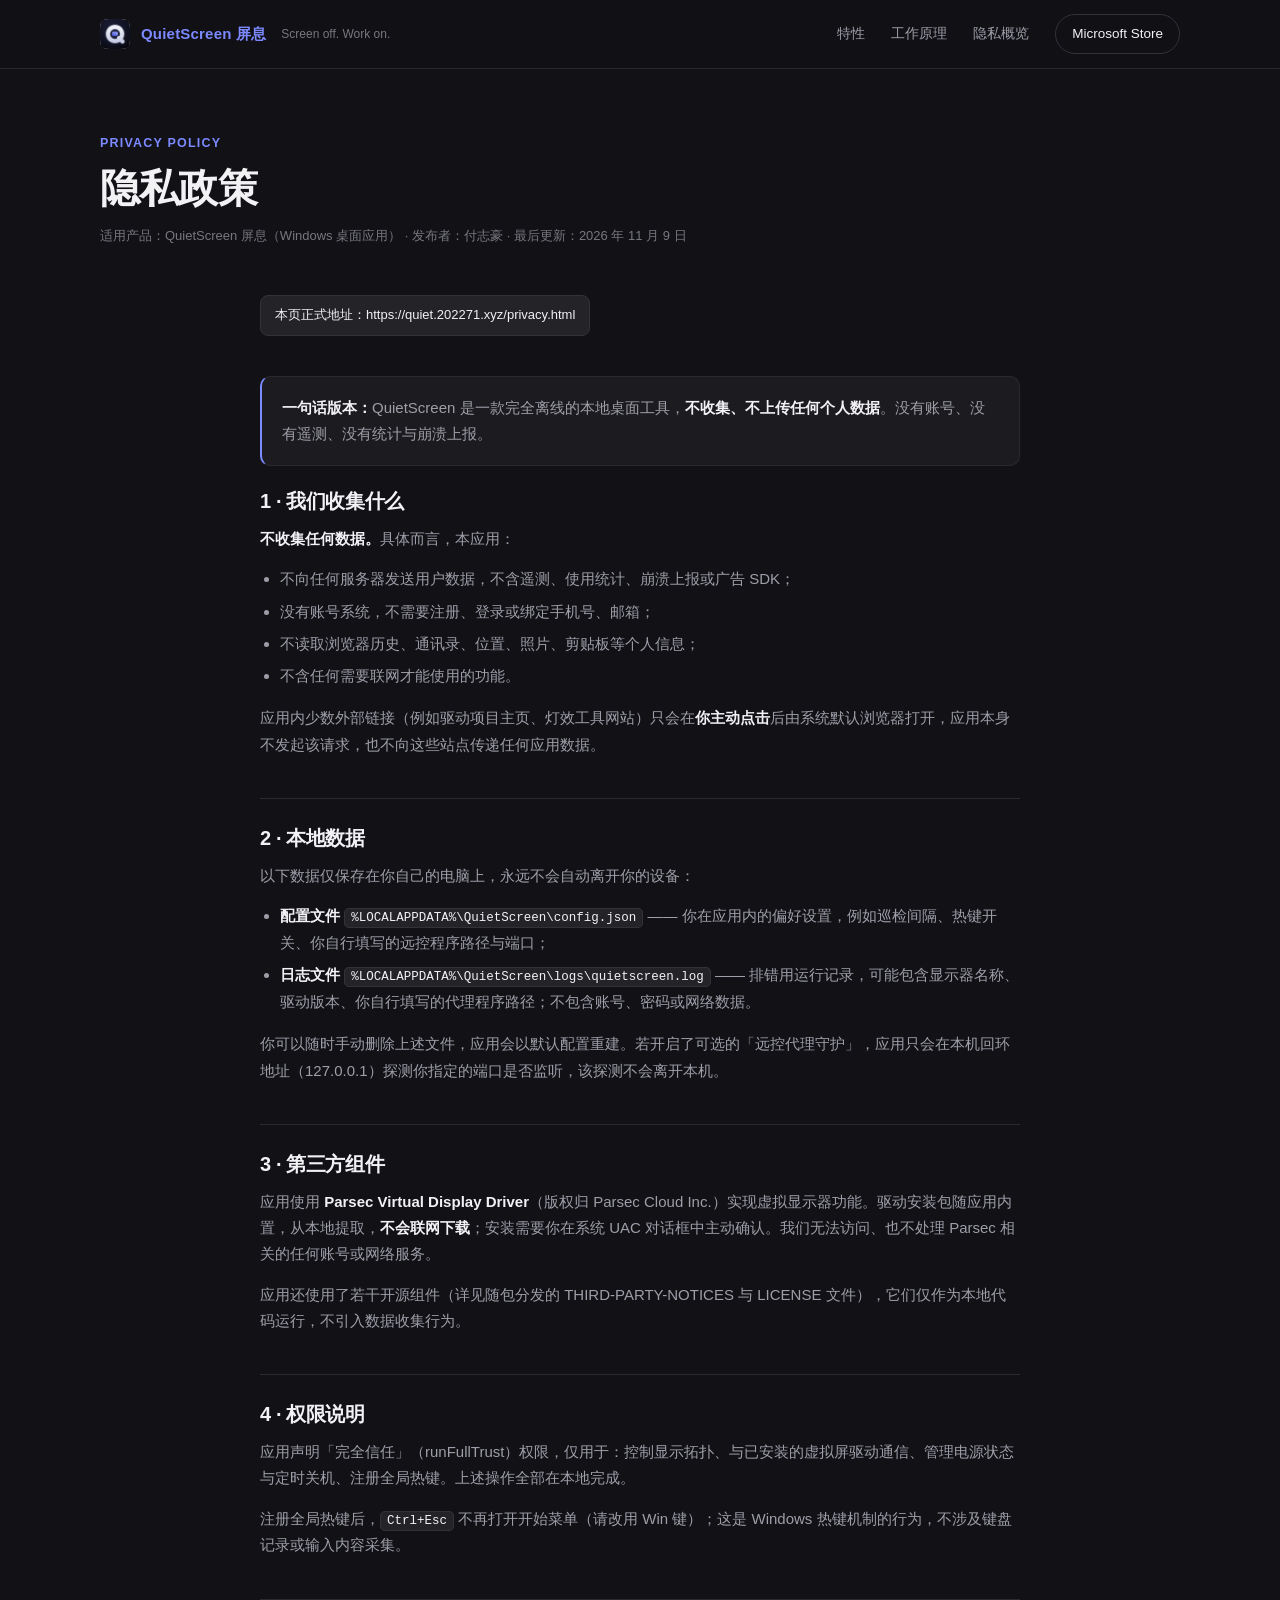
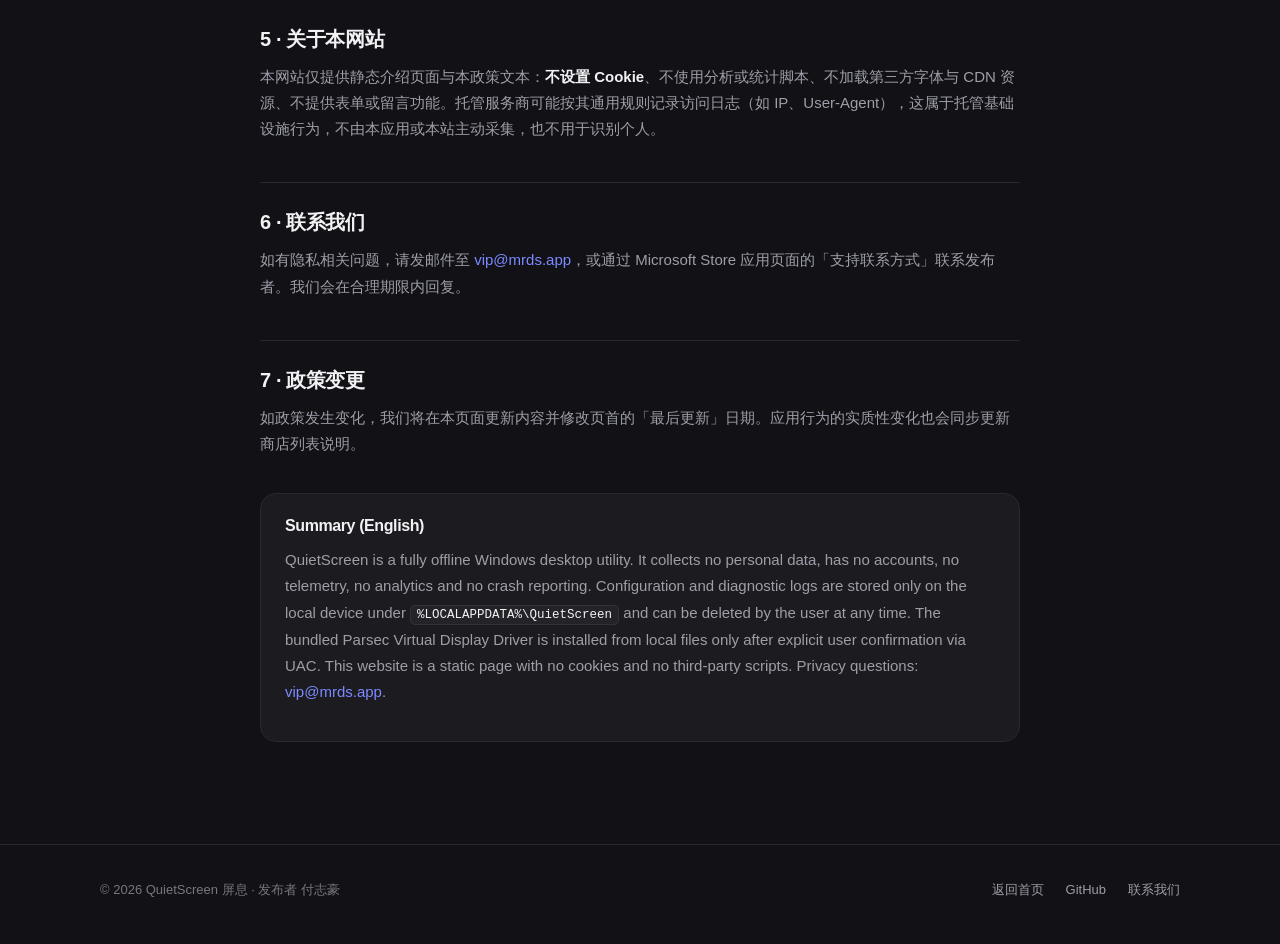
==== site/privacy.html @ a36ab3f2 "Add QuietScreen landing page and privacy policy for Netlify" ====
<!doctype html>
<html lang="zh-CN">
<head>
  <meta charset="utf-8">
  <meta name="viewport" content="width=device-width, initial-scale=1">
  <title>隐私政策 · QuietScreen 屏息</title>
  <meta name="description" content="QuietScreen 屏息隐私政策：完全离线的 Windows 桌面工具，不收集任何个人数据，配置与日志仅保存在本机。">
  <meta name="theme-color" content="#111116">
  <link rel="icon" href="assets/logo.png">
  <link rel="stylesheet" href="styles.css">
</head>
<body>

<header class="site-header">
  <div class="wrap header-inner">
    <a class="brand" href="index.html" aria-label="QuietScreen 屏息 首页">
      <img src="assets/logo.png" alt="QuietScreen 图标" width="30" height="30">
      <span class="brand-name">QuietScreen 屏息</span>
      <span class="brand-sub">Screen off. Work on.</span>
    </a>
    <nav class="nav" aria-label="主导航">
      <a href="index.html#features">特性</a>
      <a href="index.html#how">工作原理</a>
      <a href="index.html#privacy">隐私概览</a>
      <a class="nav-cta" href="https://apps.microsoft.com/detail/9NS0H3K7GSP6" rel="noopener">Microsoft Store</a>
    </nav>
  </div>
</header>

<main>
  <div class="wrap page-head">
    <p class="section-kicker">Privacy Policy</p>
    <h1>隐私政策</h1>
    <p class="meta">适用产品：QuietScreen 屏息（Windows 桌面应用） · 发布者：付志豪 · 最后更新：2026 年 11 月 9 日</p>
  </div>

  <div class="wrap prose">
    <div class="url-box">本页正式地址：https://quiet.202271.xyz/privacy.html</div>

    <div class="callout">
      <p><strong>一句话版本：</strong>QuietScreen 是一款完全离线的本地桌面工具，<strong>不收集、不上传任何个人数据</strong>。没有账号、没有遥测、没有统计与崩溃上报。</p>
    </div>

    <h2>1 · 我们收集什么</h2>
    <p><strong>不收集任何数据。</strong>具体而言，本应用：</p>
    <ul>
      <li>不向任何服务器发送用户数据，不含遥测、使用统计、崩溃上报或广告 SDK；</li>
      <li>没有账号系统，不需要注册、登录或绑定手机号、邮箱；</li>
      <li>不读取浏览器历史、通讯录、位置、照片、剪贴板等个人信息；</li>
      <li>不含任何需要联网才能使用的功能。</li>
    </ul>
    <p>应用内少数外部链接（例如驱动项目主页、灯效工具网站）只会在<strong>你主动点击</strong>后由系统默认浏览器打开，应用本身不发起该请求，也不向这些站点传递任何应用数据。</p>

    <h2>2 · 本地数据</h2>
    <p>以下数据仅保存在你自己的电脑上，永远不会自动离开你的设备：</p>
    <ul>
      <li><strong>配置文件</strong> <code>%LOCALAPPDATA%\QuietScreen\config.json</code> —— 你在应用内的偏好设置，例如巡检间隔、热键开关、你自行填写的远控程序路径与端口；</li>
      <li><strong>日志文件</strong> <code>%LOCALAPPDATA%\QuietScreen\logs\quietscreen.log</code> —— 排错用运行记录，可能包含显示器名称、驱动版本、你自行填写的代理程序路径；不包含账号、密码或网络数据。</li>
    </ul>
    <p>你可以随时手动删除上述文件，应用会以默认配置重建。若开启了可选的「远控代理守护」，应用只会在本机回环地址（127.0.0.1）探测你指定的端口是否监听，该探测不会离开本机。</p>

    <h2>3 · 第三方组件</h2>
    <p>应用使用 <strong>Parsec Virtual Display Driver</strong>（版权归 Parsec Cloud Inc.）实现虚拟显示器功能。驱动安装包随应用内置，从本地提取，<strong>不会联网下载</strong>；安装需要你在系统 UAC 对话框中主动确认。我们无法访问、也不处理 Parsec 相关的任何账号或网络服务。</p>
    <p>应用还使用了若干开源组件（详见随包分发的 THIRD-PARTY-NOTICES 与 LICENSE 文件），它们仅作为本地代码运行，不引入数据收集行为。</p>

    <h2>4 · 权限说明</h2>
    <p>应用声明「完全信任」（runFullTrust）权限，仅用于：控制显示拓扑、与已安装的虚拟屏驱动通信、管理电源状态与定时关机、注册全局热键。上述操作全部在本地完成。</p>
    <p>注册全局热键后，<code>Ctrl+Esc</code> 不再打开开始菜单（请改用 Win 键）；这是 Windows 热键机制的行为，不涉及键盘记录或输入内容采集。</p>

    <h2>5 · 关于本网站</h2>
    <p>本网站仅提供静态介绍页面与本政策文本：<strong>不设置 Cookie</strong>、不使用分析或统计脚本、不加载第三方字体与 CDN 资源、不提供表单或留言功能。托管服务商可能按其通用规则记录访问日志（如 IP、User-Agent），这属于托管基础设施行为，不由本应用或本站主动采集，也不用于识别个人。</p>

    <h2>6 · 联系我们</h2>
    <p>如有隐私相关问题，请发邮件至 <a href="mailto:vip@mrds.app">vip@mrds.app</a>，或通过 Microsoft Store 应用页面的「支持联系方式」联系发布者。我们会在合理期限内回复。</p>

    <h2>7 · 政策变更</h2>
    <p>如政策发生变化，我们将在本页面更新内容并修改页首的「最后更新」日期。应用行为的实质性变化也会同步更新商店列表说明。</p>

    <div class="en">
      <h2>Summary (English)</h2>
      <p>QuietScreen is a fully offline Windows desktop utility. It collects no personal data, has no accounts, no telemetry, no analytics and no crash reporting. Configuration and diagnostic logs are stored only on the local device under <code>%LOCALAPPDATA%\QuietScreen</code> and can be deleted by the user at any time. The bundled Parsec Virtual Display Driver is installed from local files only after explicit user confirmation via UAC. This website is a static page with no cookies and no third-party scripts. Privacy questions: <a href="mailto:vip@mrds.app">vip@mrds.app</a>.</p>
    </div>
  </div>
</main>

<footer class="site-footer">
  <div class="wrap footer-inner">
    <span>© 2026 QuietScreen 屏息 · 发布者 付志豪</span>
    <div class="footer-links">
      <a href="index.html">返回首页</a>
      <a href="https://github.com/xiaohao8/quietscreen" rel="noopener">GitHub</a>
      <a href="mailto:vip@mrds.app">联系我们</a>
    </div>
  </div>
</footer>

</body>
</html>
---- site/styles.css ----
/* QuietScreen · 屏息 — 静态站点样式
   深色 Fluent，克制：只用背景层次与 1px 描边，不堆高光、不加载外部资源。 */

:root {
  --bg: #111116;
  --bg-soft: #16161b;
  --surface: #1c1c20;
  --card: #242428;
  --card-2: #2c2c31;
  --line: #323238;
  --line-soft: #29292e;
  --text: #f2f2f5;
  --sub: #9e9ea8;
  --muted: #77777f;
  --accent: #7c89ff;
  --accent-soft: #6a75e0;
  --green: #4cc38a;
  --amber: #ffc24b;
  --radius: 16px;
  --radius-sm: 10px;
  --max: 1080px;
  --font: "Segoe UI Variable Display", "Segoe UI", "Microsoft YaHei UI",
          -apple-system, BlinkMacSystemFont, "PingFang SC", sans-serif;
}

* { box-sizing: border-box; }

html { scroll-behavior: smooth; }

body {
  margin: 0;
  background: var(--bg);
  color: var(--text);
  font-family: var(--font);
  font-size: 15px;
  line-height: 1.75;
  -webkit-font-smoothing: antialiased;
}

a { color: var(--accent); text-decoration: none; }
a:hover { text-decoration: underline; text-underline-offset: 3px; }
a:focus-visible, button:focus-visible {
  outline: 2px solid var(--accent);
  outline-offset: 3px;
  border-radius: 4px;
}

img { max-width: 100%; display: block; }

.wrap {
  width: min(100% - 40px, var(--max));
  margin-inline: auto;
}

/* ---------- 顶栏 ---------- */
.site-header {
  border-bottom: 1px solid var(--line-soft);
  background: rgba(17, 17, 22, .92);
  position: sticky;
  top: 0;
  z-index: 10;
  backdrop-filter: blur(12px);
}

.header-inner {
  display: flex;
  align-items: center;
  gap: 14px;
  min-height: 68px;
}

.brand { display: flex; align-items: center; gap: 11px; }
.brand img { width: 30px; height: 30px; border-radius: 8px; }
.brand-name { font-weight: 650; letter-spacing: .2px; font-size: 15px; }
.brand-sub { color: var(--muted); font-size: 12px; margin-left: 4px; }

.nav {
  margin-left: auto;
  display: flex;
  align-items: center;
  gap: 26px;
  font-size: 13.5px;
}
.nav a { color: var(--sub); }
.nav a:hover { color: var(--text); text-decoration: none; }
.nav .nav-cta {
  border: 1px solid var(--line);
  border-radius: 999px;
  padding: 7px 16px;
  color: var(--text);
}
.nav .nav-cta:hover { border-color: var(--accent); text-decoration: none; }

/* ---------- 按钮 ---------- */
.btn {
  display: inline-flex;
  align-items: center;
  justify-content: center;
  gap: 8px;
  padding: 11px 22px;
  border-radius: 999px;
  border: 1px solid transparent;
  font-size: 14px;
  font-weight: 600;
  cursor: pointer;
  transition: background-color .18s ease, border-color .18s ease, transform .18s ease;
}
.btn:hover { text-decoration: none; transform: translateY(-1px); }
.btn-primary { background: var(--accent); color: #12121a; }
.btn-primary:hover { background: #8e99ff; }
.btn-ghost { border-color: var(--line); color: var(--text); background: transparent; }
.btn-ghost:hover { border-color: var(--accent); }

/* ---------- Hero ---------- */
.hero { padding: 88px 0 72px; }
.hero-grid {
  display: grid;
  grid-template-columns: 1.08fr .92fr;
  gap: 56px;
  align-items: center;
}

.eyebrow {
  display: inline-flex;
  align-items: center;
  gap: 9px;
  color: var(--sub);
  font-size: 12.5px;
  letter-spacing: .4px;
  border: 1px solid var(--line);
  border-radius: 999px;
  padding: 5px 14px;
  margin-bottom: 26px;
}
.eyebrow .dot {
  width: 7px; height: 7px; border-radius: 50%;
  background: var(--green);
}

h1 {
  font-size: clamp(34px, 5vw, 52px);
  line-height: 1.18;
  letter-spacing: -.8px;
  margin: 0 0 18px;
  font-weight: 680;
}
h1 .accent { color: var(--accent); }

.lede {
  color: var(--sub);
  font-size: 16.5px;
  line-height: 1.85;
  max-width: 520px;
  margin: 0 0 30px;
}

.hero-actions { display: flex; flex-wrap: wrap; gap: 12px; }
.hero-note { color: var(--muted); font-size: 12.5px; margin-top: 18px; }

/* Hero 右侧：状态示意卡 */
.state-card {
  background: var(--surface);
  border: 1px solid var(--line);
  border-radius: 20px;
  padding: 22px;
}
.state-card-head {
  display: flex; align-items: center; justify-content: space-between;
  font-size: 12.5px; color: var(--muted);
  padding-bottom: 16px;
  border-bottom: 1px solid var(--line-soft);
}
.state-row {
  display: flex; align-items: center; gap: 14px;
  padding: 16px 0;
  border-bottom: 1px solid var(--line-soft);
}
.state-row:last-of-type { border-bottom: 0; }
.state-icon {
  width: 38px; height: 38px; flex: 0 0 38px;
  border-radius: var(--radius-sm);
  background: var(--card-2);
  display: grid; place-items: center;
  font-size: 17px; color: var(--sub);
}
.state-icon.on { background: rgba(124, 137, 255, .16); color: var(--accent); }
.state-text strong { display: block; font-size: 14px; font-weight: 600; }
.state-text span { font-size: 12.5px; color: var(--muted); }
.state-tag {
  margin-left: auto;
  font-size: 11.5px;
  color: var(--sub);
  border: 1px solid var(--line);
  border-radius: 999px;
  padding: 3px 11px;
  white-space: nowrap;
}
.state-tag.on { color: var(--green); border-color: rgba(76, 195, 138, .35); }
.state-foot {
  margin-top: 14px; padding: 12px 14px;
  background: var(--card); border-radius: var(--radius-sm);
  font-size: 12.5px; color: var(--sub);
}
.state-foot code { color: var(--text); font-size: 12px; }

/* ---------- 通用区块 ---------- */
section { padding: 64px 0; }
.section-head { margin-bottom: 34px; }
.section-kicker {
  color: var(--accent); font-size: 12.5px; font-weight: 600;
  letter-spacing: 1.2px; text-transform: uppercase; margin: 0 0 10px;
}
h2 { font-size: clamp(24px, 3vw, 32px); line-height: 1.3; margin: 0 0 10px; letter-spacing: -.4px; }
.section-intro { color: var(--sub); max-width: 620px; margin: 0; }

.divider { height: 1px; background: var(--line-soft); border: 0; margin: 0; }

/* ---------- 特性 ---------- */
.features {
  display: grid;
  grid-template-columns: repeat(3, 1fr);
  gap: 14px;
}
.feature {
  background: var(--surface);
  border: 1px solid var(--line-soft);
  border-radius: var(--radius);
  padding: 24px 22px;
  transition: border-color .18s ease, background-color .18s ease;
}
.feature:hover { border-color: var(--line); background: var(--card); }
.feature .ico {
  width: 36px; height: 36px; border-radius: 10px;
  background: var(--card-2); display: grid; place-items: center;
  font-size: 17px; color: var(--accent); margin-bottom: 16px;
}
.feature h3 { font-size: 15.5px; margin: 0 0 8px; font-weight: 650; }
.feature p { color: var(--sub); font-size: 13.5px; margin: 0; line-height: 1.7; }

/* ---------- 工作原理 ---------- */
.modes { display: grid; grid-template-columns: 1fr auto 1fr; gap: 20px; align-items: stretch; }
.mode {
  background: var(--surface); border: 1px solid var(--line-soft);
  border-radius: var(--radius); padding: 26px;
}
.mode.is-night { border-color: rgba(124, 137, 255, .35); }
.mode-label {
  display: inline-block; font-size: 11.5px; letter-spacing: .6px;
  color: var(--muted); border: 1px solid var(--line);
  border-radius: 999px; padding: 3px 11px; margin-bottom: 16px;
}
.mode.is-night .mode-label { color: var(--accent); border-color: rgba(124, 137, 255, .35); }
.mode h3 { margin: 0 0 10px; font-size: 18px; }
.mode p { color: var(--sub); font-size: 13.5px; margin: 0 0 16px; }
.mode ul { list-style: none; padding: 0; margin: 0; font-size: 13.5px; color: var(--sub); }
.mode li { padding: 5px 0 5px 18px; position: relative; }
.mode li::before {
  content: ""; position: absolute; left: 0; top: 13px;
  width: 6px; height: 6px; border-radius: 50%; background: var(--line);
}
.mode.is-night li::before { background: var(--accent); }
.mode-arrow {
  display: grid; place-items: center; color: var(--muted);
  font-size: 20px; padding: 0 4px;
}
.hotkeys {
  margin-top: 20px; display: flex; flex-wrap: wrap; gap: 12px;
}
kbd {
  font-family: var(--font); font-size: 12.5px;
  background: var(--card); border: 1px solid var(--line);
  border-bottom-width: 2px; border-radius: 6px;
  padding: 3px 9px; color: var(--text);
}
.hotkeys span { color: var(--sub); font-size: 13px; display: inline-flex; align-items: center; gap: 9px; }

/* ---------- 截图 ---------- */
.shots { display: grid; grid-template-columns: repeat(2, 1fr); gap: 14px; }
.shot {
  background: var(--surface); border: 1px solid var(--line-soft);
  border-radius: var(--radius); overflow: hidden;
}
.shot img { width: 100%; height: auto; }
.shot-caption {
  padding: 13px 18px; font-size: 13px; color: var(--sub);
  border-top: 1px solid var(--line-soft);
}

/* ---------- 隐私 / 离线 ---------- */
.privacy-band {
  background: var(--surface);
  border: 1px solid var(--line-soft);
  border-radius: 20px;
  padding: 36px;
  display: grid;
  grid-template-columns: 1fr auto;
  gap: 30px;
  align-items: center;
}
.privacy-band h2 { font-size: 25px; }
.privacy-band p { color: var(--sub); margin: 0; max-width: 620px; }
.privacy-points {
  display: flex; flex-wrap: wrap; gap: 10px; margin-top: 18px;
}
.privacy-points span {
  font-size: 12.5px; color: var(--sub);
  border: 1px solid var(--line); border-radius: 999px; padding: 4px 13px;
}

/* ---------- 系统要求 ---------- */
.reqs { display: grid; grid-template-columns: repeat(3, 1fr); gap: 14px; }
.req {
  border-left: 2px solid var(--line);
  padding: 4px 0 4px 18px;
}
.req strong { display: block; font-size: 14px; margin-bottom: 5px; }
.req span { color: var(--sub); font-size: 13px; }

/* ---------- 页脚 ---------- */
.site-footer {
  border-top: 1px solid var(--line-soft);
  padding: 34px 0 44px;
  margin-top: 30px;
}
.footer-inner {
  display: flex; flex-wrap: wrap; align-items: center; gap: 16px 28px;
  font-size: 13px; color: var(--muted);
}
.footer-inner a { color: var(--sub); }
.footer-links { margin-left: auto; display: flex; gap: 22px; flex-wrap: wrap; }

/* ---------- 政策正文 ---------- */
.page-head { padding: 64px 0 0; }
.page-head h1 { font-size: clamp(30px, 4vw, 40px); margin-bottom: 12px; }
.page-head .meta { color: var(--muted); font-size: 13px; }
.prose {
  max-width: 760px;
  padding: 28px 0 72px;
}
.prose h2 {
  font-size: 20px; margin: 40px 0 12px;
  padding-top: 26px; border-top: 1px solid var(--line-soft);
}
.prose h2:first-of-type { border-top: 0; padding-top: 0; margin-top: 18px; }
.prose p { color: var(--sub); margin: 0 0 14px; }
.prose ul { color: var(--sub); padding-left: 20px; margin: 0 0 16px; }
.prose li { margin: 6px 0; }
.prose strong { color: var(--text); font-weight: 600; }
.prose code {
  background: var(--card); border: 1px solid var(--line);
  border-radius: 5px; padding: 2px 6px; font-size: 12.5px; color: var(--text);
  word-break: break-all;
}
.callout {
  background: var(--surface); border: 1px solid var(--line-soft);
  border-left: 2px solid var(--accent);
  border-radius: var(--radius-sm);
  padding: 18px 20px; margin: 22px 0;
}
.callout p { margin: 0; }
.url-box {
  display: inline-flex; align-items: center; gap: 10px;
  background: var(--card); border: 1px solid var(--line);
  border-radius: 8px; padding: 8px 14px; margin: 6px 0 18px;
  font-size: 13px; color: var(--text); word-break: break-all;
}
.prose .en {
  background: var(--surface); border: 1px solid var(--line-soft);
  border-radius: var(--radius); padding: 22px 24px; margin-top: 36px;
}
.prose .en h2 { border: 0; padding: 0; margin: 0 0 10px; font-size: 16px; }

/* ---------- 响应式 ---------- */
@media (max-width: 900px) {
  .hero-grid { grid-template-columns: 1fr; gap: 38px; }
  .features { grid-template-columns: repeat(2, 1fr); }
  .modes { grid-template-columns: 1fr; }
  .mode-arrow { transform: rotate(90deg); padding: 0; }
  .privacy-band { grid-template-columns: 1fr; }
  .reqs { grid-template-columns: 1fr; }
}

@media (max-width: 640px) {
  .wrap { width: min(100% - 28px, var(--max)); }
  .header-inner { min-height: 60px; flex-wrap: wrap; padding: 10px 0; }
  .nav { gap: 16px; margin-left: 0; width: 100%; overflow-x: auto; }
  .nav .nav-cta { display: none; }
  .brand-sub { display: none; }
  .hero { padding: 56px 0 48px; }
  section { padding: 48px 0; }
  .features, .shots { grid-template-columns: 1fr; }
  .privacy-band { padding: 24px; }
  .footer-links { margin-left: 0; width: 100%; }
}

@media (prefers-reduced-motion: reduce) {
  html { scroll-behavior: auto; }
  * { transition: none !important; }
}
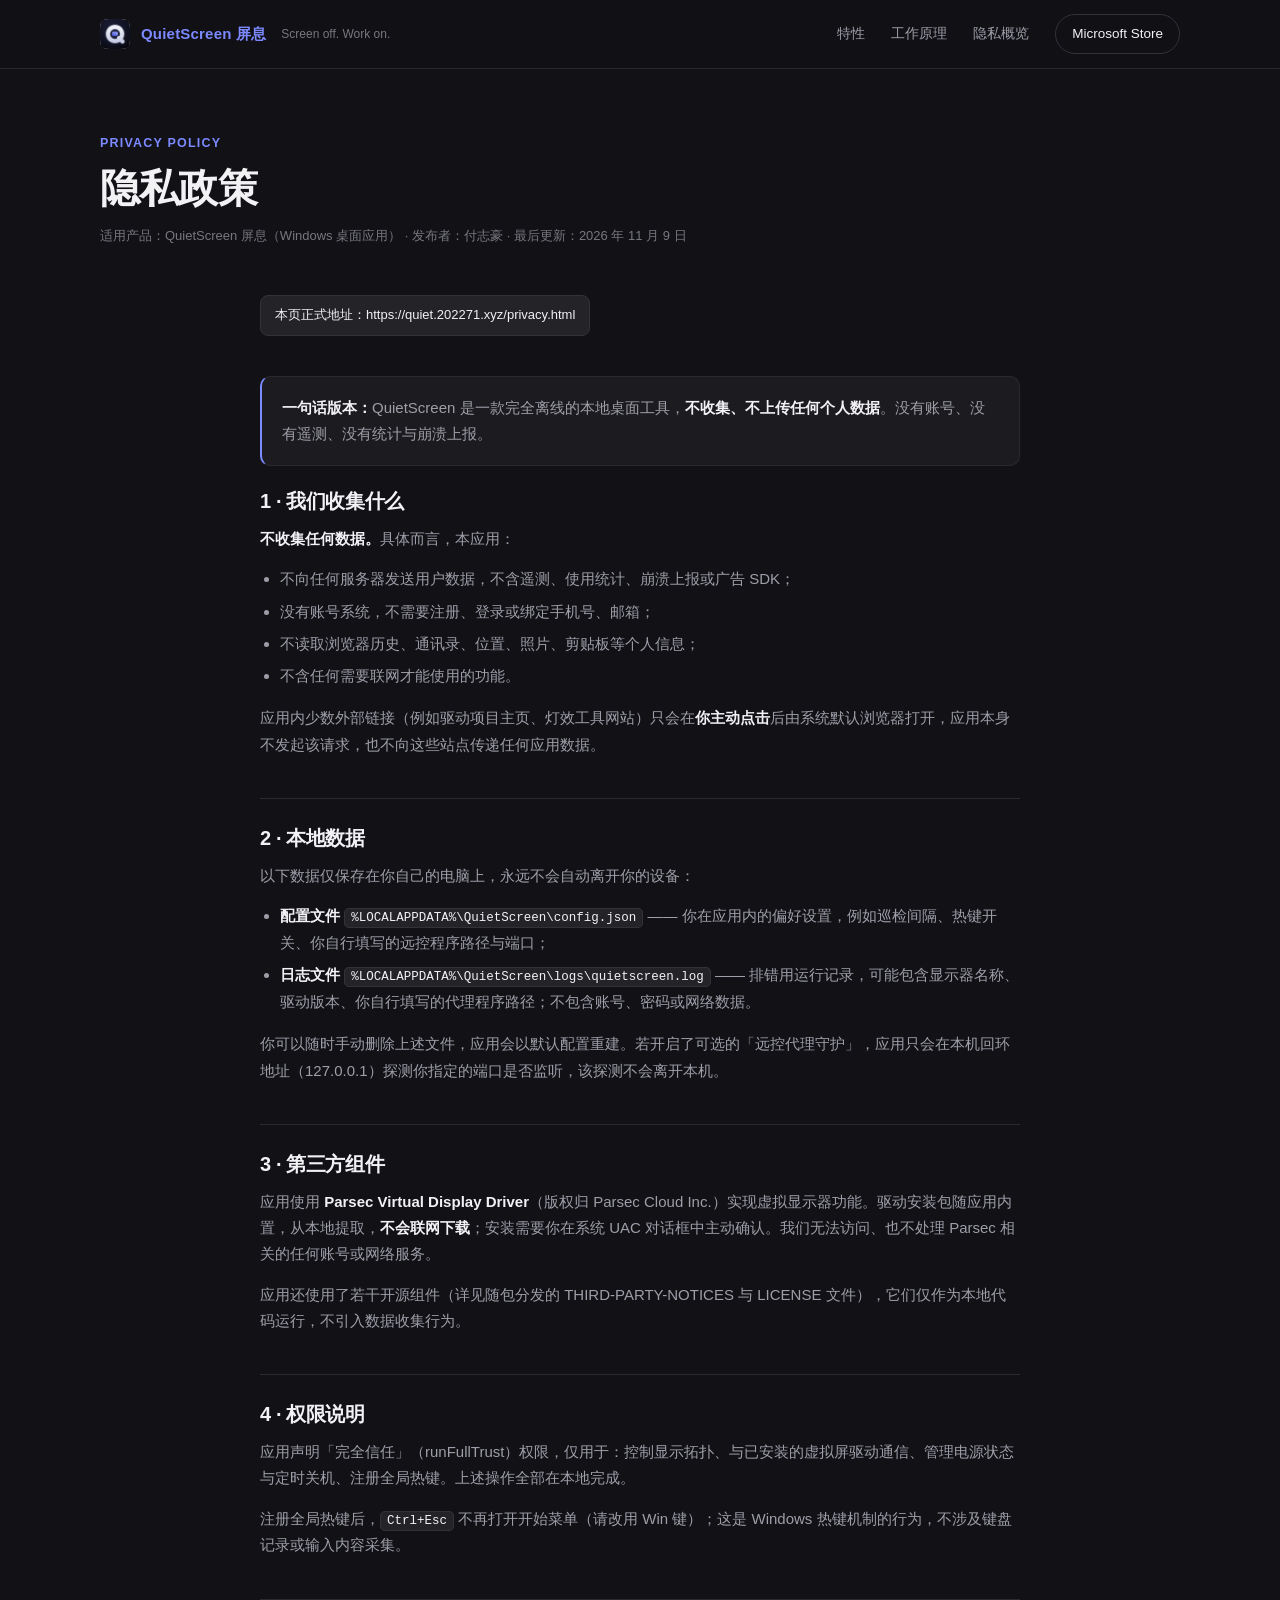
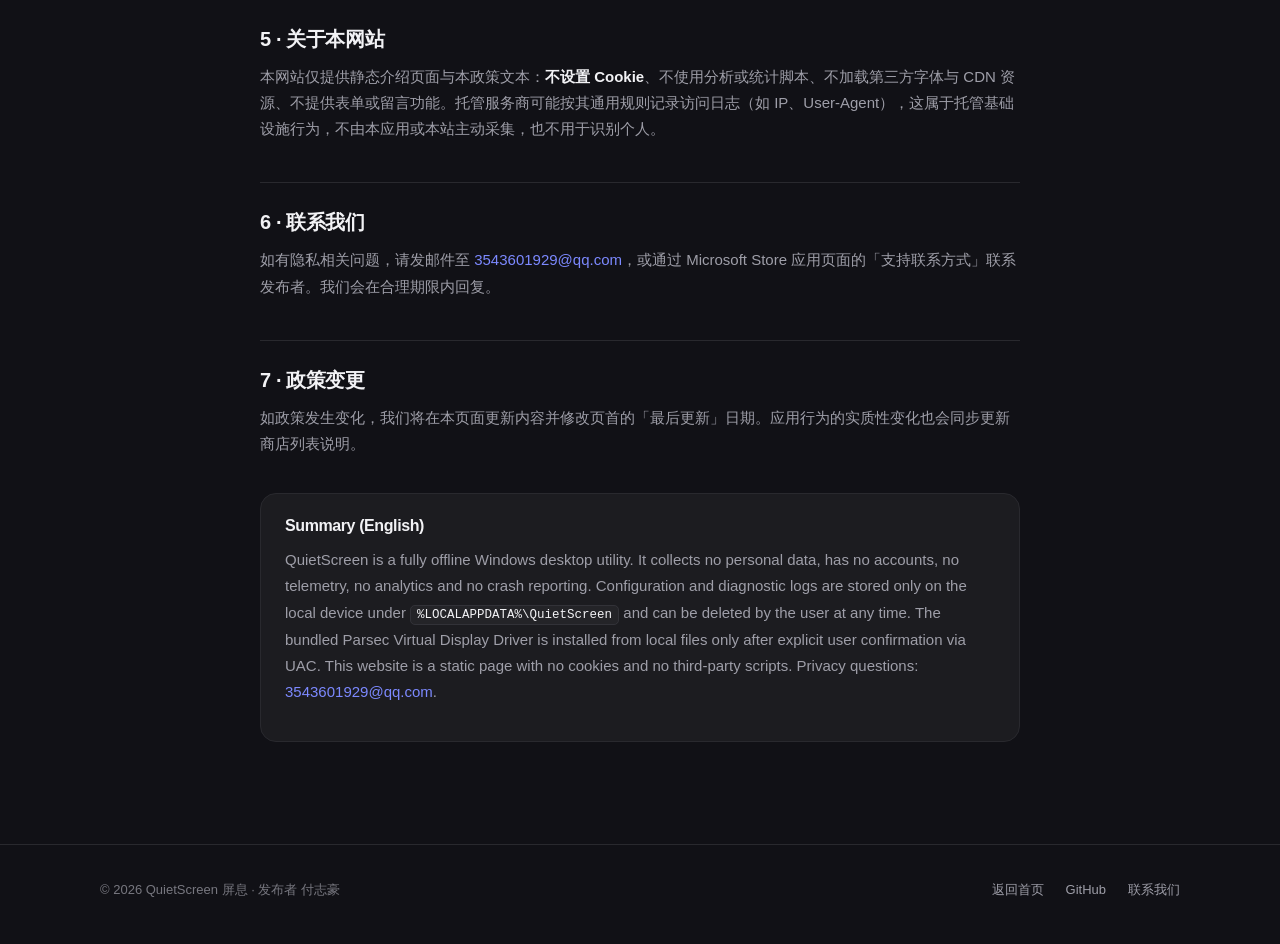
==== commit 5068579a: "Update privacy contact email to 3543601929@qq.com" ====
--- a/site/privacy.html
+++ b/site/privacy.html
@@ -71,14 +71,14 @@
     <p>本网站仅提供静态介绍页面与本政策文本：<strong>不设置 Cookie</strong>、不使用分析或统计脚本、不加载第三方字体与 CDN 资源、不提供表单或留言功能。托管服务商可能按其通用规则记录访问日志（如 IP、User-Agent），这属于托管基础设施行为，不由本应用或本站主动采集，也不用于识别个人。</p>
 
     <h2>6 · 联系我们</h2>
-    <p>如有隐私相关问题，请发邮件至 <a href="mailto:vip@mrds.app">vip@mrds.app</a>，或通过 Microsoft Store 应用页面的「支持联系方式」联系发布者。我们会在合理期限内回复。</p>
+    <p>如有隐私相关问题，请发邮件至 <a href="mailto:3543601929@qq.com">3543601929@qq.com</a>，或通过 Microsoft Store 应用页面的「支持联系方式」联系发布者。我们会在合理期限内回复。</p>
 
     <h2>7 · 政策变更</h2>
     <p>如政策发生变化，我们将在本页面更新内容并修改页首的「最后更新」日期。应用行为的实质性变化也会同步更新商店列表说明。</p>
 
     <div class="en">
       <h2>Summary (English)</h2>
-      <p>QuietScreen is a fully offline Windows desktop utility. It collects no personal data, has no accounts, no telemetry, no analytics and no crash reporting. Configuration and diagnostic logs are stored only on the local device under <code>%LOCALAPPDATA%\QuietScreen</code> and can be deleted by the user at any time. The bundled Parsec Virtual Display Driver is installed from local files only after explicit user confirmation via UAC. This website is a static page with no cookies and no third-party scripts. Privacy questions: <a href="mailto:vip@mrds.app">vip@mrds.app</a>.</p>
+      <p>QuietScreen is a fully offline Windows desktop utility. It collects no personal data, has no accounts, no telemetry, no analytics and no crash reporting. Configuration and diagnostic logs are stored only on the local device under <code>%LOCALAPPDATA%\QuietScreen</code> and can be deleted by the user at any time. The bundled Parsec Virtual Display Driver is installed from local files only after explicit user confirmation via UAC. This website is a static page with no cookies and no third-party scripts. Privacy questions: <a href="mailto:3543601929@qq.com">3543601929@qq.com</a>.</p>
     </div>
   </div>
 </main>
@@ -89,7 +89,7 @@
     <div class="footer-links">
       <a href="index.html">返回首页</a>
       <a href="https://github.com/xiaohao8/quietscreen" rel="noopener">GitHub</a>
-      <a href="mailto:vip@mrds.app">联系我们</a>
+      <a href="mailto:3543601929@qq.com">联系我们</a>
     </div>
   </div>
 </footer>
